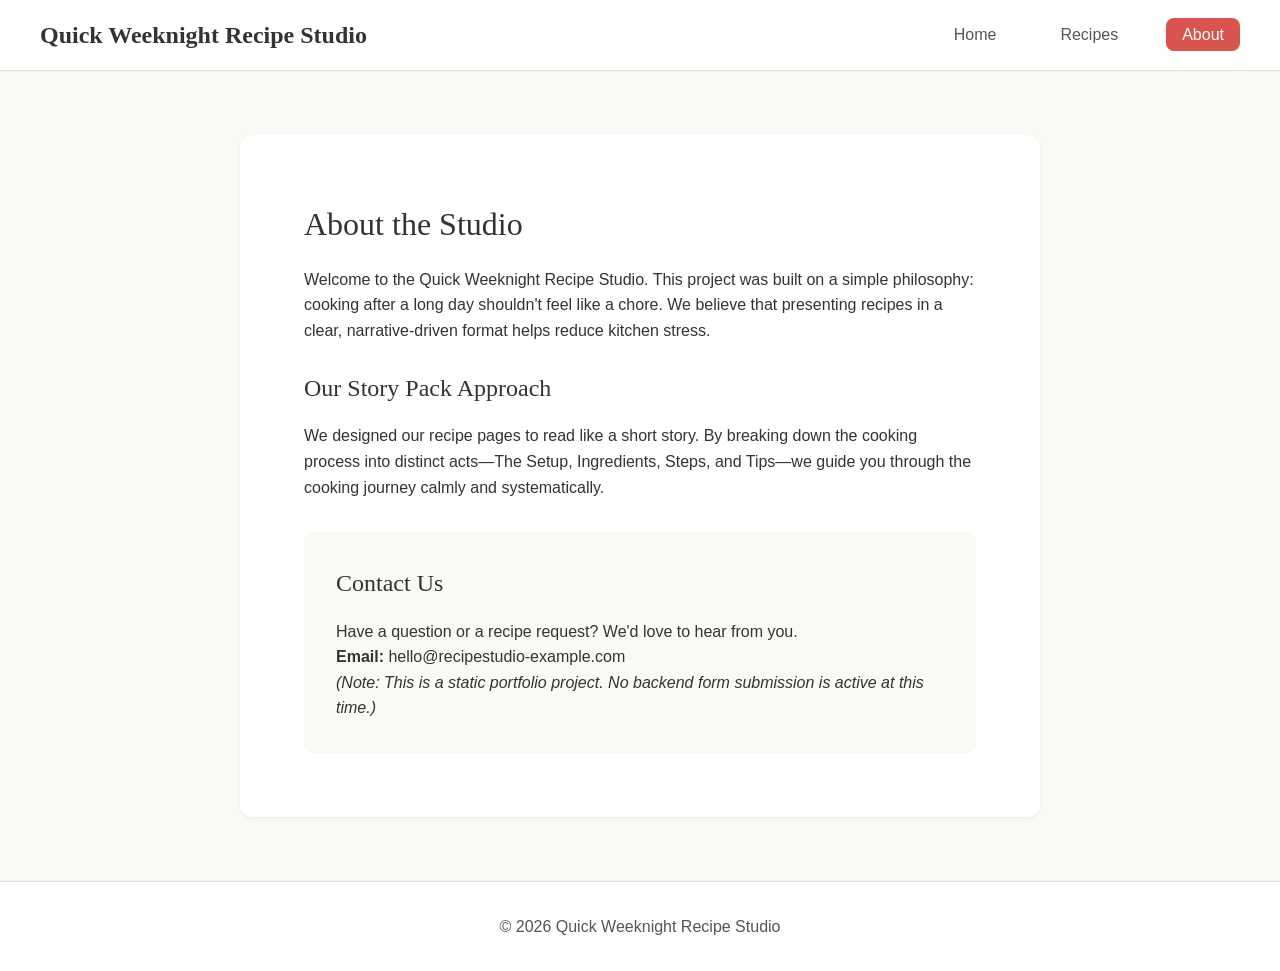
==== about.html @ dd8c8334 "Add about page" ====
<!DOCTYPE html>
<html lang="en">
  <head>
    <meta charset="UTF-8" />
    <meta name="viewport" content="width=device-width, initial-scale=1.0" />
    <meta name="description" content="Quick Weeknight Recipe Studio - fast recipes for busy weeknights" />
    <title>About · Quick Weeknight Recipe Studio</title>
    <link rel="stylesheet" href="styles.css" />
  </head>
  <body>
    <header class="site-header">
      <nav class="main-nav" aria-label="Primary">
        <a href="index.html" class="logo">Quick Weeknight Recipe Studio</a>
        <ul class="nav-links" id="nav-links">
          <li><a href="index.html">Home</a></li>
          <li><a href="recipes.html">Recipes</a></li>
          <li><a href="about.html" class="active" aria-current="page">About</a></li>
        </ul>
      </nav>
    </header>

    <main class="page-main">
      <div class="about-container">
        <h1>About the Studio</h1>
        <p>Welcome to the Quick Weeknight Recipe Studio. This project was built on a simple philosophy: cooking after a long day shouldn't feel like a chore. We believe that presenting recipes in a clear, narrative-driven format helps reduce kitchen stress.</p>
        
        <br>

        <h2>Our Story Pack Approach</h2>
        <p>We designed our recipe pages to read like a short story. By breaking down the cooking process into distinct acts—The Setup, Ingredients, Steps, and Tips—we guide you through the cooking journey calmly and systematically.</p>

        <div class="contact-info">
          <h2>Contact Us</h2>
          <p>Have a question or a recipe request? We'd love to hear from you.</p>
          <p><strong>Email:</strong> hello@recipestudio-example.com</p>
          <p><em>(Note: This is a static portfolio project. No backend form submission is active at this time.)</em></p>
        </div>
      </div>
    </main>

    <footer class="site-footer" role="contentinfo">
      <p>&copy; 2026 Quick Weeknight Recipe Studio</p>
    </footer>
  </body>
</html>
---- styles.css ----
/* --- CSS Variables & Design System --- */
:root {
  --color-bg: #faf9f6;
  --color-text: #333333;
  --color-text-light: #555555;
  --color-primary: #d9534f;
  --color-primary-hover: #c9302c;
  --color-accent: #f0ad4e;
  --color-surface: #ffffff;
  --color-border: #e0e0e0;
  
  --font-heading: 'Georgia', serif; 
  --font-body: 'Helvetica Neue', Helvetica, Arial, sans-serif;
  
  --space-xs: 0.5rem;
  --space-sm: 1rem;
  --space-md: 2rem;
  --space-lg: 4rem;
  
  --radius-md: 8px;
  --radius-lg: 12px;
  
  --shadow-sm: 0 2px 4px rgba(0,0,0,0.05);
  --shadow-md: 0 6px 12px rgba(0,0,0,0.1);
}

/* --- Reset & Base Styles --- */
* {
  box-sizing: border-box;
  margin: 0;
  padding: 0;
}

body {
  font-family: var(--font-body);
  background-color: var(--color-bg);
  color: var(--color-text);
  line-height: 1.6;
  display: flex;
  flex-direction: column;
  min-height: 100vh;
}

h1, h2, h3 {
  font-family: var(--font-heading);
  font-weight: normal;
  color: var(--color-text);
  margin-bottom: var(--space-sm);
}

a {
  color: var(--color-primary);
  text-decoration: none;
  transition: color 0.25s ease, background-color 0.25s ease; 
}

a:hover {
  color: var(--color-primary-hover);
}

/* Accessibility: Visible Focus State */
a:focus-visible, button:focus-visible {
  outline: 3px solid var(--color-accent);
  outline-offset: 2px;
  border-radius: 4px;
}

/* --- Layout: Header & Navigation --- */
.site-header {
  background-color: var(--color-surface);
  border-bottom: 1px solid var(--color-border);
  padding: var(--space-sm) var(--space-md);
  position: sticky;
  top: 0;
  z-index: 100;
}

.main-nav {
  display: flex;
  justify-content: space-between;
  align-items: center;
  max-width: 1200px;
  margin: 0 auto;
}

.logo {
  font-family: var(--font-heading);
  font-size: 1.5rem;
  color: var(--color-text);
  font-weight: bold;
}

.nav-links {
  list-style: none;
  display: flex;
  gap: var(--space-md);
}

.nav-links a {
  color: var(--color-text-light);
  font-weight: 500;
  padding: var(--space-xs) var(--space-sm);
  border-radius: var(--radius-md);
}

.nav-links a:hover,
.nav-links a.active {
  background-color: var(--color-primary);
  color: var(--color-surface);
}

.nav-toggle {
  display: none; 
}

/* --- Layout: Main Content --- */
.page-main {
  flex: 1;
  max-width: 1200px;
  margin: 0 auto;
  padding: var(--space-lg) var(--space-md);
  width: 100%;
}

/* --- Hero Section (Home) --- */
.hero {
  text-align: center;
  margin-bottom: var(--space-lg);
  animation: fadeIn 0.8s ease-out;
}

.hero-img-wrap {
  width: 100%;
  max-height: 360px;
  overflow: hidden;
  background-color: var(--color-bg);
  border-radius: var(--radius-lg);
  margin-bottom: var(--space-md);
}

.hero-img-wrap img {
  width: 100%;
  height: 100%;
  object-fit: cover;
  object-position: center;
  display: block;
}

.hero h1 {
  font-size: 3rem;
  margin-bottom: var(--space-sm);
}

.hero p {
  font-size: 1.25rem;
  color: var(--color-text-light);
  max-width: 600px;
  margin: 0 auto;
}

/* --- Recipe Grid (Home & Recipes List) --- */
.recipe-grid {
  display: grid;
  grid-template-columns: repeat(auto-fill, minmax(300px, 1fr));
  gap: var(--space-md);
}

/* --- Recipe Card Component --- */
.recipe-card {
  background-color: var(--color-surface);
  border: 1px solid var(--color-border);
  border-radius: var(--radius-lg);
  padding: 0;
  box-shadow: var(--shadow-sm);
  transition: transform 0.3s ease, box-shadow 0.3s ease;
  display: flex;
  flex-direction: column;
  overflow: hidden;
}

.recipe-card-img-wrap {
  width: 100%;
  height: 200px;
  flex-shrink: 0;
  overflow: hidden;
  background-color: var(--color-bg);
  border-radius: var(--radius-lg) var(--radius-lg) 0 0;
}

.recipe-card-img-wrap img {
  width: 100%;
  height: 100%;
  object-fit: cover;
  object-position: center;
  display: block;
}

.recipe-card .recipe-card-body {
  padding: var(--space-md);
  display: flex;
  flex-direction: column;
  flex-grow: 1;
}

.recipe-card-img {
  width: 100%;
  height: 100%;
  object-fit: cover;
  object-position: center;
  display: block;
}

.recipe-card:hover {
  transform: translateY(-4px);
  box-shadow: var(--shadow-md);
}

.recipe-card-body .chip {
  margin-bottom: var(--space-sm);
}

.recipe-card h2 {
  font-size: 1.5rem;
  margin-bottom: var(--space-xs);
}

.recipe-card h2 a {
  color: var(--color-text);
}

.recipe-card h2 a:hover {
  color: var(--color-primary);
}

.recipe-card-body > p:last-child {
  color: var(--color-text-light);
  flex-grow: 1;
  margin-bottom: 0;
}

/* --- Chips/Tags --- */
.chip {
  display: inline-block;
  font-size: 0.8rem;
  padding: 0.25rem 0.75rem;
  border-radius: 50px;
  background-color: #eee;
  color: #333;
  margin-bottom: var(--space-sm);
  font-weight: bold;
  text-transform: uppercase;
  letter-spacing: 0.5px;
}
.chip-hot { background-color: #ffebee; color: #c62828; }
.chip-cozy { background-color: #fff3e0; color: #ef6c00; }
.chip-grill { background-color: #e8f5e9; color: #2e7d32; }
.chip-oven { background-color: #e3f2fd; color: #1565c0; }
.chip-wraps { background-color: #f3e5f5; color: #6a1b9a; }
.chip-fresh { background-color: #e0f2f1; color: #00695c; }

/* --- Story Pack: Recipe Detail Layout --- */
.recipe-layout {
  display: grid;
  grid-template-columns: 2fr 1fr;
  gap: var(--space-lg);
  align-items: start;
}

.recipe-article {
  background-color: var(--color-surface);
  padding: var(--space-lg);
  border-radius: var(--radius-lg);
  box-shadow: var(--shadow-sm);
  animation: slideIn 0.6s ease-out; 
}

.recipe-hero-img-wrap {
  width: 100%;
  height: 260px;
  overflow: hidden;
  background-color: var(--color-bg);
  border-radius: var(--radius-md);
  margin-bottom: var(--space-md);
}

.recipe-hero-img-wrap img {
  width: 100%;
  height: 100%;
  object-fit: cover;
  object-position: center;
  display: block;
}

.recipe-hero-img {
  width: 100%;
  height: 100%;
  object-fit: cover;
  object-position: center;
  display: block;
}

.recipe-hero h1 {
  font-size: 2.5rem;
}

.recipe-intro {
  font-size: 1.2rem;
  font-style: italic;
  color: var(--color-text-light);
  margin-bottom: var(--space-md);
}

/* In-Page Navigation for Story Pack */
.recipe-nav {
  display: flex;
  gap: var(--space-sm);
  margin-bottom: var(--space-md);
  padding-bottom: var(--space-sm);
  border-bottom: 2px solid var(--color-bg);
}

.recipe-nav a {
  font-weight: bold;
  color: var(--color-text-light);
}

.recipe-nav a:hover {
  color: var(--color-primary);
}

/* Story Pack Narrative Sections */
.recipe-section {
  margin-bottom: var(--space-lg);
  padding-left: var(--space-sm);
  border-left: 4px solid transparent;
  transition: all 0.5s ease;
}

/* Story Pack :target behavior */
.recipe-section:target {
  border-left-color: var(--color-primary);
  background-color: #fffaf9;
  padding: var(--space-sm);
  border-radius: 0 var(--radius-md) var(--radius-md) 0;
}

.recipe-section h2 {
  color: var(--color-primary);
  border-bottom: 1px solid var(--color-border);
  padding-bottom: var(--space-xs);
}

.recipe-section ul, .recipe-section ol {
  padding-left: var(--space-md);
  margin-bottom: var(--space-sm);
}

.recipe-section li {
  margin-bottom: var(--space-xs);
}

.recipe-aside .aside-card {
  background-color: var(--color-surface);
  padding: var(--space-md);
  border-radius: var(--radius-md);
  box-shadow: var(--shadow-sm);
  margin-bottom: var(--space-md);
}

.recipe-back-link {
  margin-top: var(--space-lg);
  font-weight: bold;
}

/* --- About/Contact Page --- */
.about-container {
  max-width: 800px;
  margin: 0 auto;
  background-color: var(--color-surface);
  padding: var(--space-lg);
  border-radius: var(--radius-lg);
  box-shadow: var(--shadow-sm);
  animation: fadeIn 0.8s ease-out;
}

.contact-info {
  margin-top: var(--space-md);
  padding: var(--space-md);
  background-color: var(--color-bg);
  border-radius: var(--radius-md);
}

/* --- Team Introduction Page --- */
.team-intro-container .team-intro-meta {
  font-size: 0.9rem;
  color: var(--color-text-light);
  margin-bottom: var(--space-xs);
}

.team-solo-note {
  font-style: italic;
  color: var(--color-text-light);
  margin-bottom: var(--space-sm);
  font-size: 0.95rem;
}

.team-intro-tagline {
  font-size: 1.1rem;
  font-style: italic;
  color: var(--color-text-light);
  margin-bottom: var(--space-sm);
}

.team-folder {
  margin-bottom: var(--space-lg);
}

.team-folder code {
  background-color: var(--color-bg);
  padding: 0.2rem 0.5rem;
  border-radius: var(--radius-md);
  font-size: 0.9rem;
}

.team-section {
  margin-bottom: var(--space-lg);
}

.team-section h2 {
  color: var(--color-primary);
  border-bottom: 1px solid var(--color-border);
  padding-bottom: var(--space-xs);
  margin-bottom: var(--space-md);
}

.team-leader-card,
.team-member-card {
  background-color: var(--color-bg);
  padding: var(--space-md);
  border-radius: var(--radius-md);
  margin-bottom: var(--space-md);
  border: 1px solid var(--color-border);
}

.team-leader-card h3,
.team-member-card h3 {
  font-size: 1.25rem;
  margin-bottom: var(--space-xs);
}

.team-role {
  color: var(--color-text-light);
  font-size: 0.95rem;
  margin-bottom: var(--space-sm);
}

.team-duties h4 {
  font-size: 1rem;
  margin-top: var(--space-sm);
  margin-bottom: var(--space-xs);
  color: var(--color-text);
}

.team-duties ul {
  padding-left: var(--space-md);
  margin-bottom: var(--space-xs);
}

.team-duties li {
  margin-bottom: 0.25rem;
}

.team-member-card h4 {
  font-size: 1rem;
  margin-bottom: var(--space-xs);
}

.team-member-card ul {
  padding-left: var(--space-md);
  margin-bottom: var(--space-sm);
}

.team-estimate {
  font-size: 0.9rem;
  color: var(--color-text-light);
}

.team-table-wrap {
  overflow-x: auto;
  margin-top: var(--space-sm);
}

.team-time-table {
  width: 100%;
  border-collapse: collapse;
  font-size: 0.9rem;
}

.team-time-table th,
.team-time-table td {
  border: 1px solid var(--color-border);
  padding: var(--space-sm);
  text-align: left;
}

.team-time-table th {
  background-color: var(--color-bg);
  font-weight: 600;
  color: var(--color-text);
}

.team-time-table tbody tr:nth-child(even) {
  background-color: var(--color-bg);
}

.team-links {
  margin-top: var(--space-md);
  font-size: 0.95rem;
}

.team-links a {
  margin-right: 0.25rem;
}

/* --- Footer --- */
.site-footer {
  background-color: var(--color-surface);
  border-top: 1px solid var(--color-border);
  text-align: center;
  padding: var(--space-md);
  color: var(--color-text-light);
  margin-top: auto;
}

/* --- Keyframe Animations --- */
@keyframes fadeIn {
  from { opacity: 0; }
  to { opacity: 1; }
}

@keyframes slideIn {
  from { opacity: 0; transform: translateY(20px); }
  to { opacity: 1; transform: translateY(0); }
}

/* --- Responsive & Accessibility Queries --- */
@media (max-width: 768px) {
  .recipe-layout {
    grid-template-columns: 1fr;
  }
  
  .nav-links {
    flex-direction: column;
    gap: var(--space-xs);
    display: flex; 
  }

  .main-nav {
    flex-direction: column;
    align-items: flex-start;
  }
}

@media (prefers-reduced-motion: reduce) {
  *, *::before, *::after {
    animation-duration: 0.01ms !important;
    animation-iteration-count: 1 !important;
    transition-duration: 0.01ms !important;
    scroll-behavior: auto !important;
  }
}
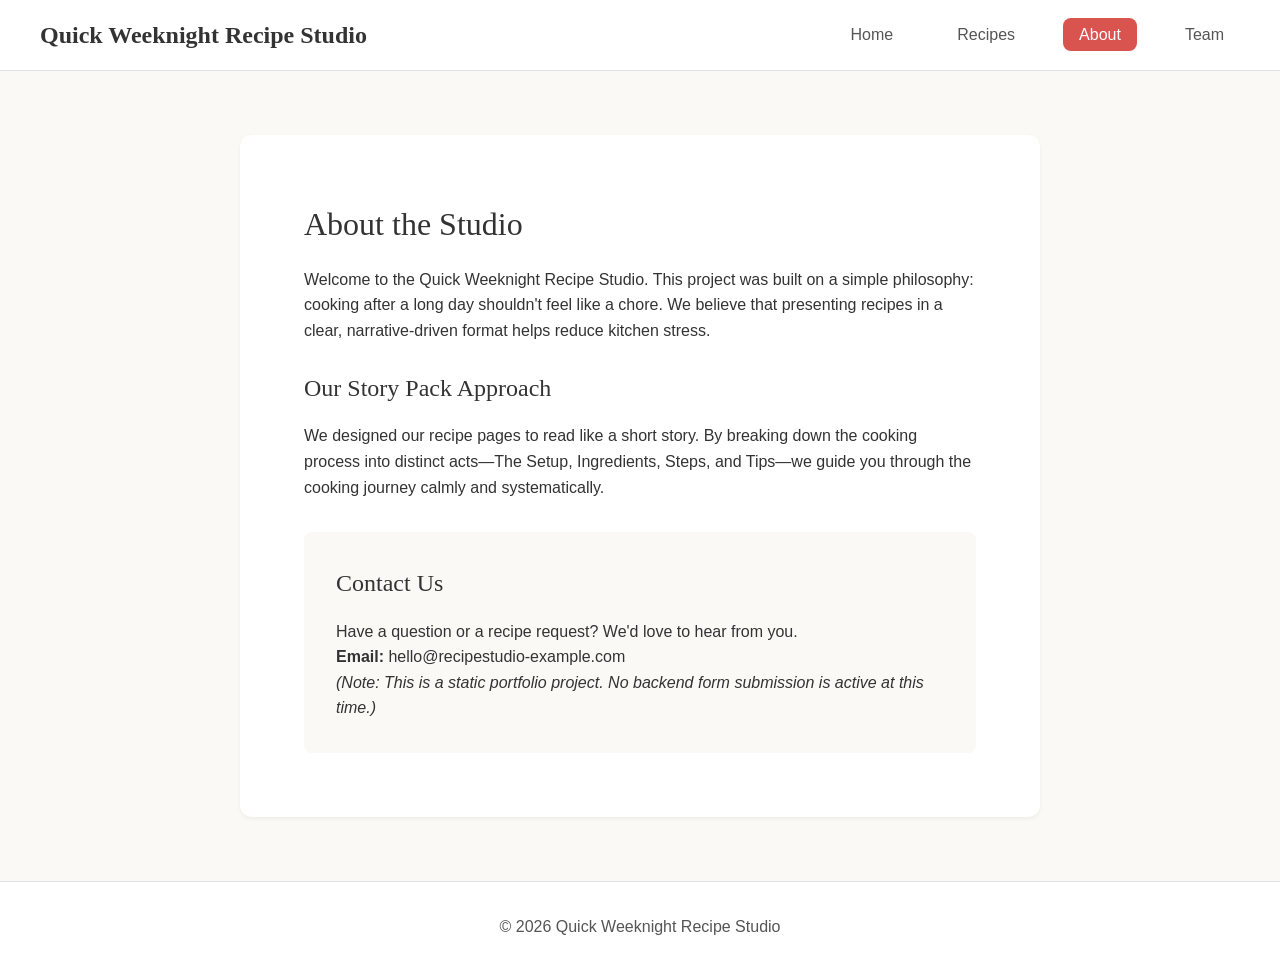
==== commit f537dffb: "Add Team link to main navigation pages" ====
--- a/about.html
+++ b/about.html
@@ -15,6 +15,7 @@
           <li><a href="index.html">Home</a></li>
           <li><a href="recipes.html">Recipes</a></li>
           <li><a href="about.html" class="active" aria-current="page">About</a></li>
+          <li><a href="team-introduction.html">Team</a></li>
         </ul>
       </nav>
     </header>
